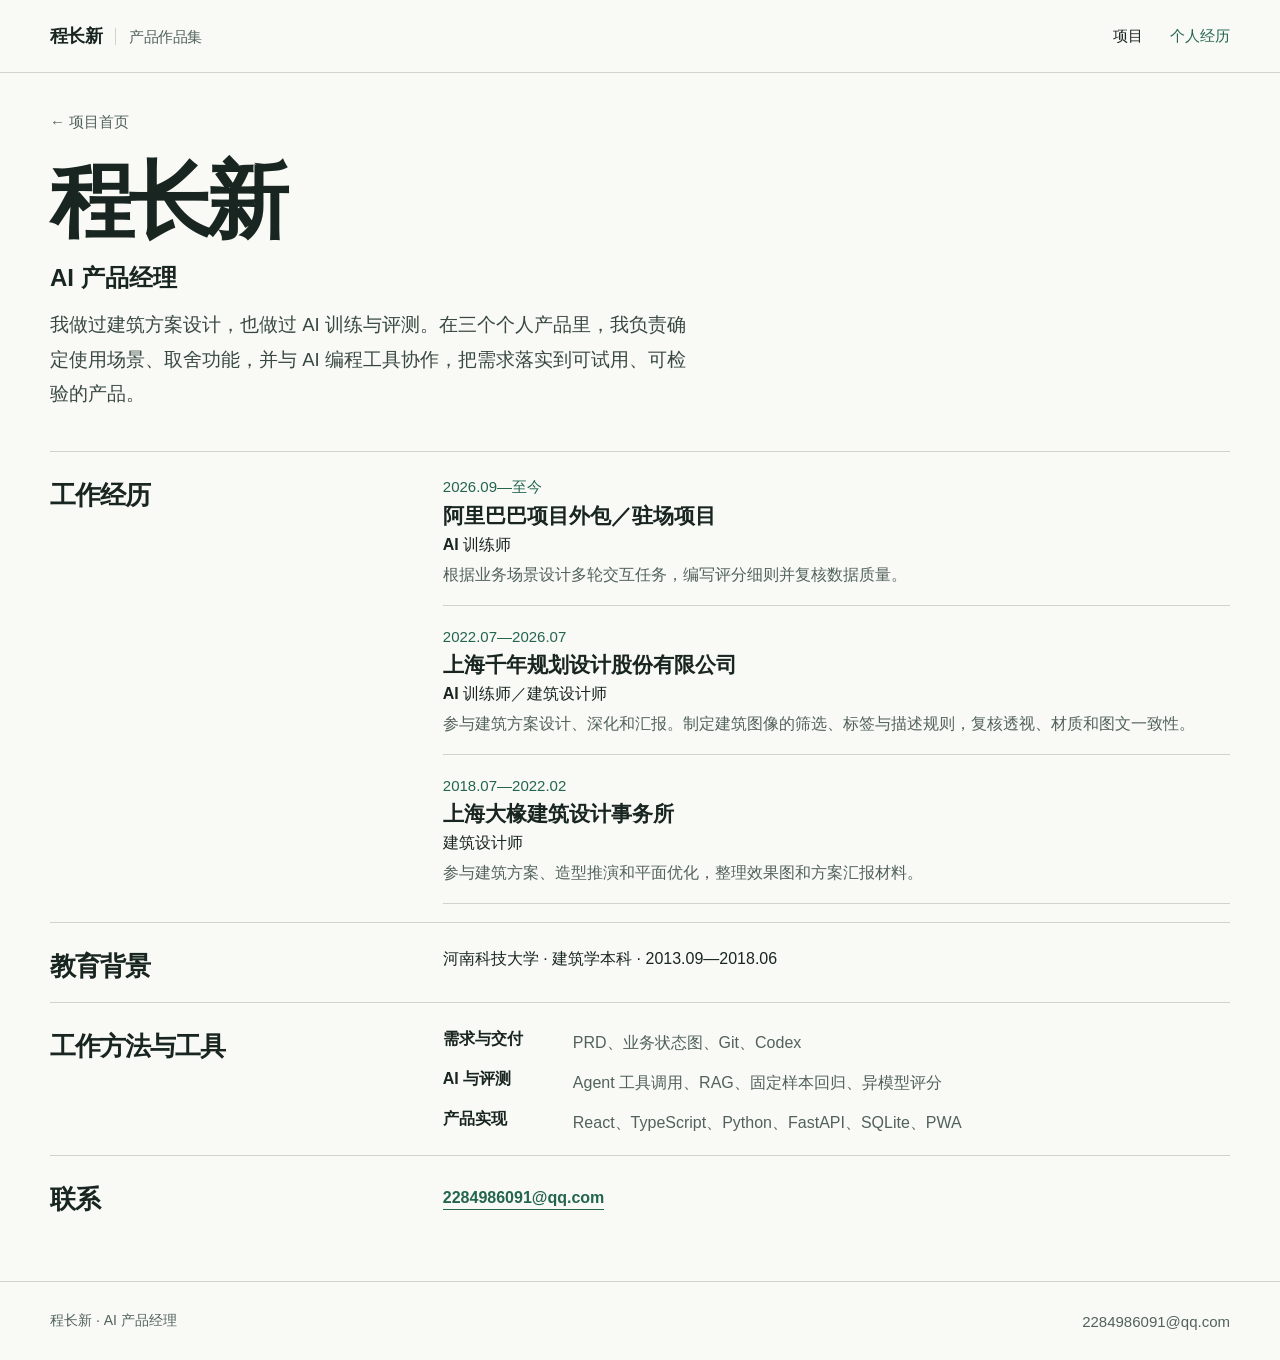
==== about.html @ 12a124f6 "Publish three evidence-based AI product cases" ====
<!doctype html><html lang="zh-CN"><head><meta charset="utf-8"><meta name="viewport" content="width=device-width,initial-scale=1"><meta name="description" content="我做过建筑方案设计，也做过 AI 训练与评测。在三个个人产品里，我负责确定使用场景、取舍功能，并与 AI 编程工具协作，把需求落实到可试用、可检验的产品。"><meta name="theme-color" content="#f9faf6"><title>个人经历 · 程长新</title><link rel="icon" href="data:,"><link rel="stylesheet" href="site.css"><script defer src="site.js"></script></head><body><a class="sr skip" href="#main">跳到正文</a><header class="mast"><div class="wrap head"><a class="brand" href="index.html">程长新<span>产品作品集</span></a><nav class="nav" aria-label="主导航"><a href="index.html#projects">项目</a><a href="about.html" aria-current="page">个人经历</a></nav></div></header><main id="main" class="wrap"><section class="aboutHero"><a class="return" href="index.html">← 项目首页</a><h1 class="aboutTitle">程长新</h1><h2>AI 产品经理</h2><p class="aboutLead">我做过建筑方案设计，也做过 AI 训练与评测。在三个个人产品里，我负责确定使用场景、取舍功能，并与 AI 编程工具协作，把需求落实到可试用、可检验的产品。</p></section><section class="aboutSection"><h2>工作经历</h2><div><article class="job"><span class="date">2026.09—至今</span><h3>阿里巴巴项目外包／驻场项目</h3><b>AI 训练师</b><p>根据业务场景设计多轮交互任务，编写评分细则并复核数据质量。</p></article><article class="job"><span class="date">2022.07—2026.07</span><h3>上海千年规划设计股份有限公司</h3><b>AI 训练师／建筑设计师</b><p>参与建筑方案设计、深化和汇报。制定建筑图像的筛选、标签与描述规则，复核透视、材质和图文一致性。</p></article><article class="job"><span class="date">2018.07—2022.02</span><h3>上海大椽建筑设计事务所</h3><b>建筑设计师</b><p>参与建筑方案、造型推演和平面优化，整理效果图和方案汇报材料。</p></article></div></section><section class="aboutSection"><h2>教育背景</h2><p>河南科技大学 · 建筑学本科 · 2013.09—2018.06</p></section><section class="aboutSection"><h2>工作方法与工具</h2><div class="info"><div><b>需求与交付</b><p>PRD、业务状态图、Git、Codex</p></div><div><b>AI 与评测</b><p>Agent 工具调用、RAG、固定样本回归、异模型评分</p></div><div><b>产品实现</b><p>React、TypeScript、Python、FastAPI、SQLite、PWA</p></div></div></section><section class="aboutSection"><h2>联系</h2><div class="contactrow"><a class="textlink" href="mailto:2284986091@qq.com">2284986091@qq.com</a></div></section></main><footer><div class="wrap"><span>程长新 · AI 产品经理</span><a href="mailto:2284986091@qq.com">2284986091@qq.com</a></div></footer><dialog id="lightbox" aria-labelledby="zoom-title"><div class="lighthead"><b id="zoom-title"></b><div class="lightactions"><button type="button" data-size aria-pressed="false">原始尺寸</button><button type="button" data-close>关闭 ×</button></div></div><div class="lightbody"><img class="lightimage" alt=""></div></dialog></body></html>
---- site.css ----
:root{--ink:#192521;--muted:#52625b;--paper:#f9faf6;--line:#ced4cb;--accent:#24654e;--pale:#e7efe3;--wrap:1180px;font-family:Inter,"Segoe UI","Microsoft YaHei","PingFang SC",sans-serif;color:var(--ink);background:var(--paper);font-size:16px}*{box-sizing:border-box}body{margin:0}a{color:inherit;text-decoration:none}a:hover{color:var(--accent)}button,summary{font:inherit;color:inherit;cursor:pointer}button{background:transparent;border:0}img{display:block;max-width:100%}h1,h2,h3,p,figure,dl,dd{margin:0}button:focus-visible,a:focus-visible,summary:focus-visible{outline:3px solid #377d68;outline-offset:3px}.wrap{max-width:calc(var(--wrap) + 88px);padding:0 44px;margin:auto}.mast{border-bottom:1px solid var(--line)}.head,footer .wrap{display:flex;align-items:center;justify-content:space-between;gap:22px}.head{height:72px}.brand{font-size:18px;font-weight:730;letter-spacing:-.03em}.brand span{font-weight:400;color:var(--muted);margin-left:13px;padding-left:13px;border-left:1px solid var(--line);font-size:15px}.nav{display:flex;align-items:center;gap:27px}.nav a,.return{font-size:15px}.nav a[aria-current=page],.textlink{color:var(--accent)}.nav .download,.outline{display:inline-flex;align-items:center;border:1px solid #8eaba0;border-radius:30px;padding:8px 17px;font-weight:600}.intro{display:grid;grid-template-columns:1.18fr 1fr;gap:40px;align-items:end;padding:50px 0 43px}.intro h1,.aboutTitle{font-size:clamp(49px,6.6vw,92px);letter-spacing:-.075em;line-height:1.08;font-weight:650}.intro h1 span{display:block;font-size:24px;letter-spacing:.02em;font-weight:550;margin-bottom:13px}.intro p,.aboutLead{font-size:clamp(17px,1.45vw,21px);line-height:1.85;max-width:35em;color:#384840;text-wrap:pretty}.collectionHead{border-top:2px solid var(--ink);padding:16px 0 18px;display:flex;align-items:baseline;justify-content:space-between}.collectionHead h2{font-size:21px;letter-spacing:-.04em}.cards{display:grid;grid-template-columns:repeat(3,minmax(0,1fr));gap:19px}.card{min-width:0}.cover{overflow:hidden;display:flex;align-items:center;justify-content:center;aspect-ratio:1.52;background:#d8dce9;position:relative}.cover img{width:90%;height:auto;box-shadow:0 10px 22px #1c223d2b;border-radius:3px;transition:transform .25s}.card:hover .cover img{transform:translateY(-3px)}.cover.memory{background:#d4ddbd}.cover.garden{background:#eddfc3}.cardTitle{display:flex;align-items:baseline;justify-content:space-between;margin:16px 0 5px;gap:10px}.cardTitle h3{font-size:clamp(21px,2.05vw,30px);letter-spacing:-.045em}.arrow{font-size:22px;color:var(--accent)}.card strong.sub{font-size:16px;font-weight:600}.card p{font-size:15px;line-height:1.7;color:var(--muted);margin-top:8px;max-width:34em}.splitSection{border-top:1px solid var(--line);margin-top:45px;padding:28px 0 12px;display:grid;grid-template-columns:1fr 2.2fr;gap:35px}.splitSection h2,.aboutSection h2{font-size:26px;letter-spacing:-.04em}.caps{display:grid;gap:15px}.caps>div,.job{border-bottom:1px solid var(--line);padding-bottom:16px}.caps>div{display:grid;grid-template-columns:150px 1fr;gap:10px}.caps p,.job p,.info p{line-height:1.75;color:var(--muted)}.textlink{display:inline-block;font-weight:600;border-bottom:1px solid currentColor;padding-bottom:2px}.contactrow{display:flex;gap:18px;flex-wrap:wrap;align-items:center}.contactrow a{overflow-wrap:anywhere}footer{border-top:1px solid var(--line);margin-top:46px}footer .wrap{min-height:78px;font-size:14px;color:var(--muted)}footer a{font-size:15px}.introProject{padding:38px 0 24px}.return{color:var(--muted)}.projectLead{display:grid;grid-template-columns:1.2fr 1fr;gap:45px;align-items:end;margin:30px 0 25px}.projectLead h1{font-size:clamp(36px,5.8vw,78px);line-height:1.07;letter-spacing:-.065em;overflow-wrap:anywhere}.projectLead .full{font-size:clamp(30px,4.1vw,58px);overflow-wrap:break-word}.projectLead h2{font-size:clamp(18px,2vw,26px);margin-top:9px}.projectLead p{line-height:1.82;color:#3f5049}.meta{margin-top:14px;color:var(--muted);font-size:15px}.projectHero{padding:22px;background:#d8dce9;display:grid;place-items:center}.projectHero.memory{background:#d4ddbd}.projectHero.garden{background:#eddfc3}.projectHero .zoom{width:min(100%,790px)}.zoom{position:relative;display:block;padding:0;margin:auto}.zoom img{width:100%;height:auto;object-fit:contain}.zoom>span{position:absolute;right:10px;bottom:10px;border-radius:100%;background:#fffffff2;color:#203b2d;width:32px;height:32px;display:grid;place-items:center;font-size:20px;box-shadow:0 1px 6px #0002}.caseGrid{display:grid;grid-template-columns:215px minmax(0,1fr);gap:clamp(32px,5vw,76px);margin:30px 0}.side{align-self:start;position:sticky;top:18px}.side summary{display:none}.side nav{display:grid;gap:5px}.side a{padding:8px 11px;border-left:2px solid var(--line);color:var(--muted);font-size:15px}.side a.current,.side a:hover{border-color:var(--accent);background:var(--pale);color:var(--ink)}.caseSection{border-top:1px solid var(--line);padding:32px 0 35px;scroll-margin-top:18px}.caseSection h2{font-size:clamp(24px,2.8vw,38px);line-height:1.35;letter-spacing:-.045em;margin-bottom:14px}.caseSection>p{line-height:1.9;font-size:17px;max-width:46em}.caseSection .role{color:var(--muted);margin-top:12px;font-size:16px}.gallery,.datafig,.prd{margin-top:20px}.image-stage{background:#e6e9e2;padding:12px;display:grid;place-items:center}.image-stage.tall{padding:14px}.image-stage.tall .zoom{width:auto}.image-stage.tall img{width:auto;height:auto;max-height:460px}.gallery figcaption{color:var(--muted);font-size:15px;margin-top:9px}.picks{display:flex;gap:5px;flex-wrap:wrap}.picks button{padding:6px 11px;border:1px solid transparent;border-radius:22px;font-size:15px}.picks button[aria-pressed=true]{background:var(--pale);border-color:#a3b5a4;color:#174732;font-weight:600}.datafig{background:#eef1e9;padding:23px 26px}.datafig figcaption strong{display:block;font-size:21px}.datafig figcaption span{display:block;color:var(--muted);font-size:14px;margin-top:5px;line-height:1.65}.steps,.bars{margin-top:14px}.steps>div,.bar{border-top:1px solid #cbd3c6;padding:12px 0}.steps>div{display:grid;grid-template-columns:minmax(135px,1fr) 2fr;gap:14px}.steps span{color:#37483e;line-height:1.65}.bar{display:grid;grid-template-columns:115px 1fr 64px 86px;align-items:center;gap:15px}.bar strong,.bar small{font-variant-numeric:tabular-nums}.bar small{font-size:14px}.rail{background:#d5dfd2;height:8px}.rail i{display:block;background:#3c785b;height:100%}.prd{border-top:1px solid var(--line);border-bottom:1px solid var(--line)}.prd summary{padding:13px 0;font-weight:600;color:var(--accent)}.prd dl>div{display:grid;grid-template-columns:95px 1fr;gap:16px;padding:8px 0}.prd dl{padding-bottom:15px}.prd dd{color:var(--muted);line-height:1.65}.endLinks{display:flex;align-items:center;justify-content:space-between;gap:20px;border-top:2px solid var(--ink);padding:22px 0}.endLinks a{font-weight:600}.aboutHero{padding:40px 0}.aboutTitle{margin:24px 0 15px}.aboutHero h2{font-size:24px;margin-bottom:14px}.aboutSection{display:grid;grid-template-columns:1fr 2.2fr;gap:35px;border-top:1px solid var(--line);padding:26px 0 18px}.job+.job{margin-top:22px}.job .date{color:var(--accent);font-size:15px}.job h3{margin:5px 0;font-size:21px}.job b{font-weight:550}.job p{margin-top:5px}.info{display:grid;gap:12px}.info>div{display:grid;grid-template-columns:116px 1fr;gap:14px}dialog{position:fixed;border:none;background:#101512;color:white;width:min(96vw,1600px);max-width:96vw;max-height:96dvh;padding:12px}dialog::backdrop{background:#0a0f0be8}.lighthead{display:flex;justify-content:space-between;align-items:center;gap:20px;margin-bottom:8px}.lighthead button{color:white;border:1px solid #9aa59d;padding:6px 12px;border-radius:20px}.lightimage{max-width:100%;max-height:80dvh;object-fit:contain;margin:auto}.sr{position:absolute;left:-10000px}.skip:focus{left:12px;top:10px;background:white;z-index:99;padding:10px}.note{font-size:15px!important;color:var(--muted);margin-top:12px}
@media(max-width:850px){.wrap{padding:0 25px}.intro{grid-template-columns:1fr 1fr;gap:24px}.cards{gap:13px}.cover{aspect-ratio:1.4}.caseGrid{grid-template-columns:150px 1fr;gap:23px}.projectLead{gap:24px}.bar{grid-template-columns:90px 1fr 60px 73px;gap:8px}.datafig{padding:16px}.steps>div{grid-template-columns:1fr 1.6fr}.caps>div{grid-template-columns:130px 1fr}}
@media(max-width:660px){.wrap{padding:0 18px}.head{height:60px;gap:10px}.nav{gap:14px}.brand span{display:none}.nav a{font-size:14px}.nav .download{padding:6px 11px}.intro{display:block;padding:32px 0 28px}.intro h1 span{font-size:19px;margin-bottom:8px}.intro p{margin-top:18px;font-size:16px}.collectionHead{padding:12px 0 14px}.cards{grid-template-columns:1fr;gap:23px}.cover{aspect-ratio:1.78}.cardTitle{margin-top:10px}.card p{margin-top:3px}.splitSection,.aboutSection{grid-template-columns:1fr;gap:14px;padding-top:18px}.splitSection{margin-top:30px}.caps>div,.info>div{grid-template-columns:1fr;gap:3px}.introProject{padding:24px 0 0}.projectLead{display:block;margin:22px 0}.projectLead p{margin-top:14px}.projectHero{padding:9px}.caseGrid{display:block;margin-top:16px}.side{position:static;margin-bottom:15px}.side summary{display:list-item;color:var(--accent);padding:10px 0}.side details:not([open]) nav{display:none}.side nav{grid-template-columns:repeat(2,1fr)}.caseSection{padding:22px 0}.caseSection>p{font-size:16px}.steps>div{display:block}.steps b,.steps span{display:block}.steps span{margin-top:4px}.gallery,.datafig,.prd{margin-top:14px}.bar{grid-template-columns:minmax(72px,1fr) minmax(28px,.7fr) 51px 61px;gap:5px}.bar b,.bar strong,.bar small{font-size:14px}.image-stage{padding:5px}.picks button{padding:6px 9px}.image-stage.tall img{max-height:360px}.prd dl>div{display:block}.endLinks{flex-wrap:wrap}footer{margin-top:28px}footer .wrap{min-height:70px;gap:10px}.aboutHero{padding:25px 0}.aboutLead{font-size:16px}}@media(prefers-reduced-motion:reduce){*{scroll-behavior:auto!important;transition:none!important}}
.sequence>div{position:relative;padding-left:25px}.sequence>div:before{content:"";position:absolute;left:4px;top:19px;width:8px;height:8px;border-radius:50%;background:var(--accent)}.sequence>div:not(:last-child):after{content:"";position:absolute;width:1px;background:#7f9f87;left:7.5px;top:27px;height:calc(100% - 8px)}.lightactions{display:flex;gap:8px}.lightbody{overflow:auto;max-height:80dvh}.lightbody.original img{width:auto;max-width:none;max-height:none;margin:0}.lightactions button:focus-visible{outline:3px solid white}
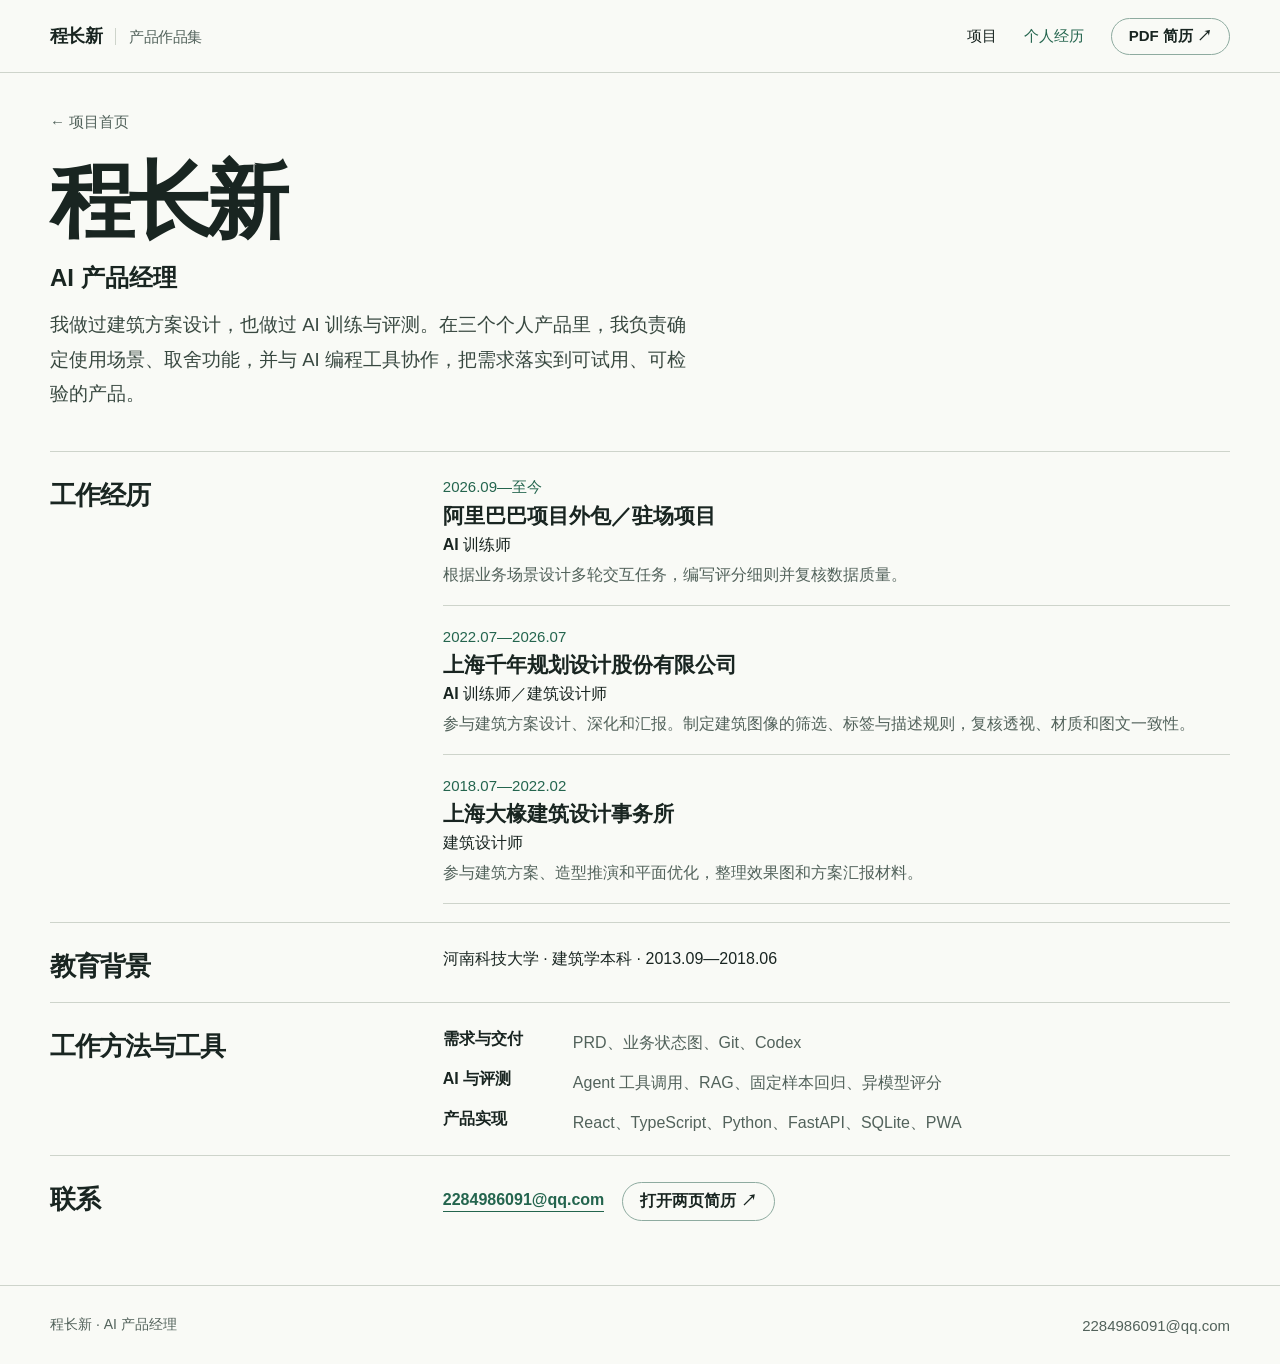
==== commit 89113576: "Add the verified two-page resume and download links" ====
--- a/about.html
+++ b/about.html
@@ -1 +1 @@
-<!doctype html><html lang="zh-CN"><head><meta charset="utf-8"><meta name="viewport" content="width=device-width,initial-scale=1"><meta name="description" content="我做过建筑方案设计，也做过 AI 训练与评测。在三个个人产品里，我负责确定使用场景、取舍功能，并与 AI 编程工具协作，把需求落实到可试用、可检验的产品。"><meta name="theme-color" content="#f9faf6"><title>个人经历 · 程长新</title><link rel="icon" href="data:,"><link rel="stylesheet" href="site.css"><script defer src="site.js"></script></head><body><a class="sr skip" href="#main">跳到正文</a><header class="mast"><div class="wrap head"><a class="brand" href="index.html">程长新<span>产品作品集</span></a><nav class="nav" aria-label="主导航"><a href="index.html#projects">项目</a><a href="about.html" aria-current="page">个人经历</a></nav></div></header><main id="main" class="wrap"><section class="aboutHero"><a class="return" href="index.html">← 项目首页</a><h1 class="aboutTitle">程长新</h1><h2>AI 产品经理</h2><p class="aboutLead">我做过建筑方案设计，也做过 AI 训练与评测。在三个个人产品里，我负责确定使用场景、取舍功能，并与 AI 编程工具协作，把需求落实到可试用、可检验的产品。</p></section><section class="aboutSection"><h2>工作经历</h2><div><article class="job"><span class="date">2026.09—至今</span><h3>阿里巴巴项目外包／驻场项目</h3><b>AI 训练师</b><p>根据业务场景设计多轮交互任务，编写评分细则并复核数据质量。</p></article><article class="job"><span class="date">2022.07—2026.07</span><h3>上海千年规划设计股份有限公司</h3><b>AI 训练师／建筑设计师</b><p>参与建筑方案设计、深化和汇报。制定建筑图像的筛选、标签与描述规则，复核透视、材质和图文一致性。</p></article><article class="job"><span class="date">2018.07—2022.02</span><h3>上海大椽建筑设计事务所</h3><b>建筑设计师</b><p>参与建筑方案、造型推演和平面优化，整理效果图和方案汇报材料。</p></article></div></section><section class="aboutSection"><h2>教育背景</h2><p>河南科技大学 · 建筑学本科 · 2013.09—2018.06</p></section><section class="aboutSection"><h2>工作方法与工具</h2><div class="info"><div><b>需求与交付</b><p>PRD、业务状态图、Git、Codex</p></div><div><b>AI 与评测</b><p>Agent 工具调用、RAG、固定样本回归、异模型评分</p></div><div><b>产品实现</b><p>React、TypeScript、Python、FastAPI、SQLite、PWA</p></div></div></section><section class="aboutSection"><h2>联系</h2><div class="contactrow"><a class="textlink" href="mailto:2284986091@qq.com">2284986091@qq.com</a></div></section></main><footer><div class="wrap"><span>程长新 · AI 产品经理</span><a href="mailto:2284986091@qq.com">2284986091@qq.com</a></div></footer><dialog id="lightbox" aria-labelledby="zoom-title"><div class="lighthead"><b id="zoom-title"></b><div class="lightactions"><button type="button" data-size aria-pressed="false">原始尺寸</button><button type="button" data-close>关闭 ×</button></div></div><div class="lightbody"><img class="lightimage" alt=""></div></dialog></body></html>+<!doctype html><html lang="zh-CN"><head><meta charset="utf-8"><meta name="viewport" content="width=device-width,initial-scale=1"><meta name="description" content="我做过建筑方案设计，也做过 AI 训练与评测。在三个个人产品里，我负责确定使用场景、取舍功能，并与 AI 编程工具协作，把需求落实到可试用、可检验的产品。"><meta name="theme-color" content="#f9faf6"><title>个人经历 · 程长新</title><link rel="icon" href="data:,"><link rel="stylesheet" href="site.css"><script defer src="site.js"></script></head><body><a class="sr skip" href="#main">跳到正文</a><header class="mast"><div class="wrap head"><a class="brand" href="index.html">程长新<span>产品作品集</span></a><nav class="nav" aria-label="主导航"><a href="index.html#projects">项目</a><a href="about.html" aria-current="page">个人经历</a><a class="download" href="resume.pdf">PDF 简历 ↗</a></nav></div></header><main id="main" class="wrap"><section class="aboutHero"><a class="return" href="index.html">← 项目首页</a><h1 class="aboutTitle">程长新</h1><h2>AI 产品经理</h2><p class="aboutLead">我做过建筑方案设计，也做过 AI 训练与评测。在三个个人产品里，我负责确定使用场景、取舍功能，并与 AI 编程工具协作，把需求落实到可试用、可检验的产品。</p></section><section class="aboutSection"><h2>工作经历</h2><div><article class="job"><span class="date">2026.09—至今</span><h3>阿里巴巴项目外包／驻场项目</h3><b>AI 训练师</b><p>根据业务场景设计多轮交互任务，编写评分细则并复核数据质量。</p></article><article class="job"><span class="date">2022.07—2026.07</span><h3>上海千年规划设计股份有限公司</h3><b>AI 训练师／建筑设计师</b><p>参与建筑方案设计、深化和汇报。制定建筑图像的筛选、标签与描述规则，复核透视、材质和图文一致性。</p></article><article class="job"><span class="date">2018.07—2022.02</span><h3>上海大椽建筑设计事务所</h3><b>建筑设计师</b><p>参与建筑方案、造型推演和平面优化，整理效果图和方案汇报材料。</p></article></div></section><section class="aboutSection"><h2>教育背景</h2><p>河南科技大学 · 建筑学本科 · 2013.09—2018.06</p></section><section class="aboutSection"><h2>工作方法与工具</h2><div class="info"><div><b>需求与交付</b><p>PRD、业务状态图、Git、Codex</p></div><div><b>AI 与评测</b><p>Agent 工具调用、RAG、固定样本回归、异模型评分</p></div><div><b>产品实现</b><p>React、TypeScript、Python、FastAPI、SQLite、PWA</p></div></div></section><section class="aboutSection"><h2>联系</h2><div class="contactrow"><a class="textlink" href="mailto:2284986091@qq.com">2284986091@qq.com</a><a class="outline" href="resume.pdf">打开两页简历 ↗</a></div></section></main><footer><div class="wrap"><span>程长新 · AI 产品经理</span><a href="mailto:2284986091@qq.com">2284986091@qq.com</a></div></footer><dialog id="lightbox" aria-labelledby="zoom-title"><div class="lighthead"><b id="zoom-title"></b><div class="lightactions"><button type="button" data-size aria-pressed="false">原始尺寸</button><button type="button" data-close>关闭 ×</button></div></div><div class="lightbody"><img class="lightimage" alt=""></div></dialog></body></html>
